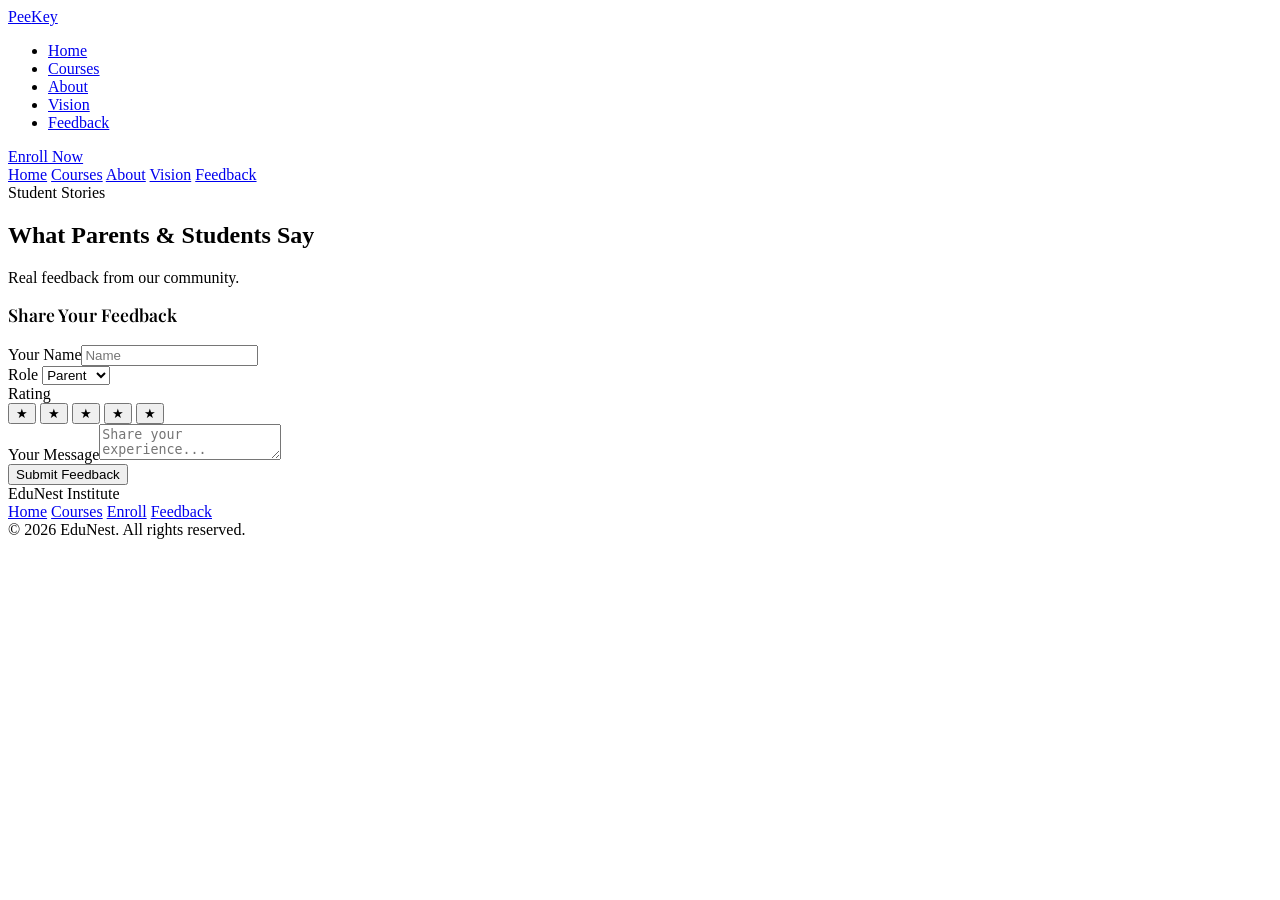
==== feedback.html @ 00bba0ec "Add files via upload" ====
<!DOCTYPE html>
<html lang="en">
<head>
<meta charset="UTF-8">
<meta name="viewport" content="width=device-width, initial-scale=1.0">
<title>Feedback - PeeKey Institute</title>
<link href="https://fonts.googleapis.com/css2?family=Playfair+Display:wght@700;900&family=DM+Sans:wght@300;400;500;600&display=swap" rel="stylesheet">
<link rel="stylesheet" href="css/style.css">
</head>
<body>

<nav>
  <a href="index.html" class="logo">Pee<span>Key</span></a>
  <ul>
    <li><a href="index.html">Home</a></li>
    <li><a href="index.html#courses">Courses</a></li>
    <li><a href="index.html#about">About</a></li>
    <li><a href="index.html#vision">Vision</a></li>
    <li><a href="feedback.html">Feedback</a></li>
  </ul>
  <a class="nav-cta" href="register.html">Enroll Now</a>
  <div class="hamburger" onclick="toggleMenu()">
    <span></span><span></span><span></span>
  </div>
</nav>
<div class="mobile-menu" id="mobileMenu">
  <a href="index.html" onclick="closeMenu()">Home</a>
  <a href="index.html#courses" onclick="closeMenu()">Courses</a>
  <a href="index.html#about" onclick="closeMenu()">About</a>
  <a href="index.html#vision" onclick="closeMenu()">Vision</a>
  <a href="feedback.html" onclick="closeMenu()">Feedback</a>
</div>

<section class="page-top">
  <div class="section-label">Student Stories</div>
  <h2 class="section-title">What Parents & Students Say</h2>
  <p class="section-sub">Real feedback from our community.</p>
  <div class="testimonials" id="testimonialsGrid"></div>

  <div class="feedback-form">
    <div style="font-weight:600; font-size:1.1rem; color:var(--text); margin-bottom:1.2rem; font-family:'Playfair Display',serif;">Share Your Feedback</div>
    <div class="form-row">
      <div class="form-group"><label>Your Name</label><input type="text" id="fbName" placeholder="Name"></div>
      <div class="form-group"><label>Role</label>
        <select id="fbRole"><option>Parent</option><option>Student</option><option>Alumni</option></select>
      </div>
    </div>

    <div class="form-group">
      <label>Rating</label>
      <div class="rating-wrap">
        <button class="star-btn" onclick="setRating(1)">★</button>
        <button class="star-btn" onclick="setRating(2)">★</button>
        <button class="star-btn" onclick="setRating(3)">★</button>
        <button class="star-btn" onclick="setRating(4)">★</button>
        <button class="star-btn" onclick="setRating(5)">★</button>
      </div>
    </div>

    <div class="form-group"><label>Your Message</label><textarea id="fbMsg" placeholder="Share your experience..."></textarea></div>
    <button class="submit-btn" onclick="submitFeedback()">Submit Feedback</button>
    <div id="fbSuccess" style="display:none; margin-top:1rem; color:var(--accent); font-weight:600;">✅ Thank you! Your feedback has been recorded.</div>
  </div>
</section>

<footer>
  <div class="foot-logo">EduNest Institute</div>
  <div class="foot-links">
    <a href="index.html">Home</a>
    <a href="index.html#courses">Courses</a>
    <a href="register.html">Enroll</a>
    <a href="feedback.html">Feedback</a>
  </div>
  <div class="foot-copy">© 2026 EduNest. All rights reserved.</div>
</footer>

<script src="js/main.js"></script>
<script src="js/config.js"></script>
<script src="js/feedback.js"></script>
</body>
</html>
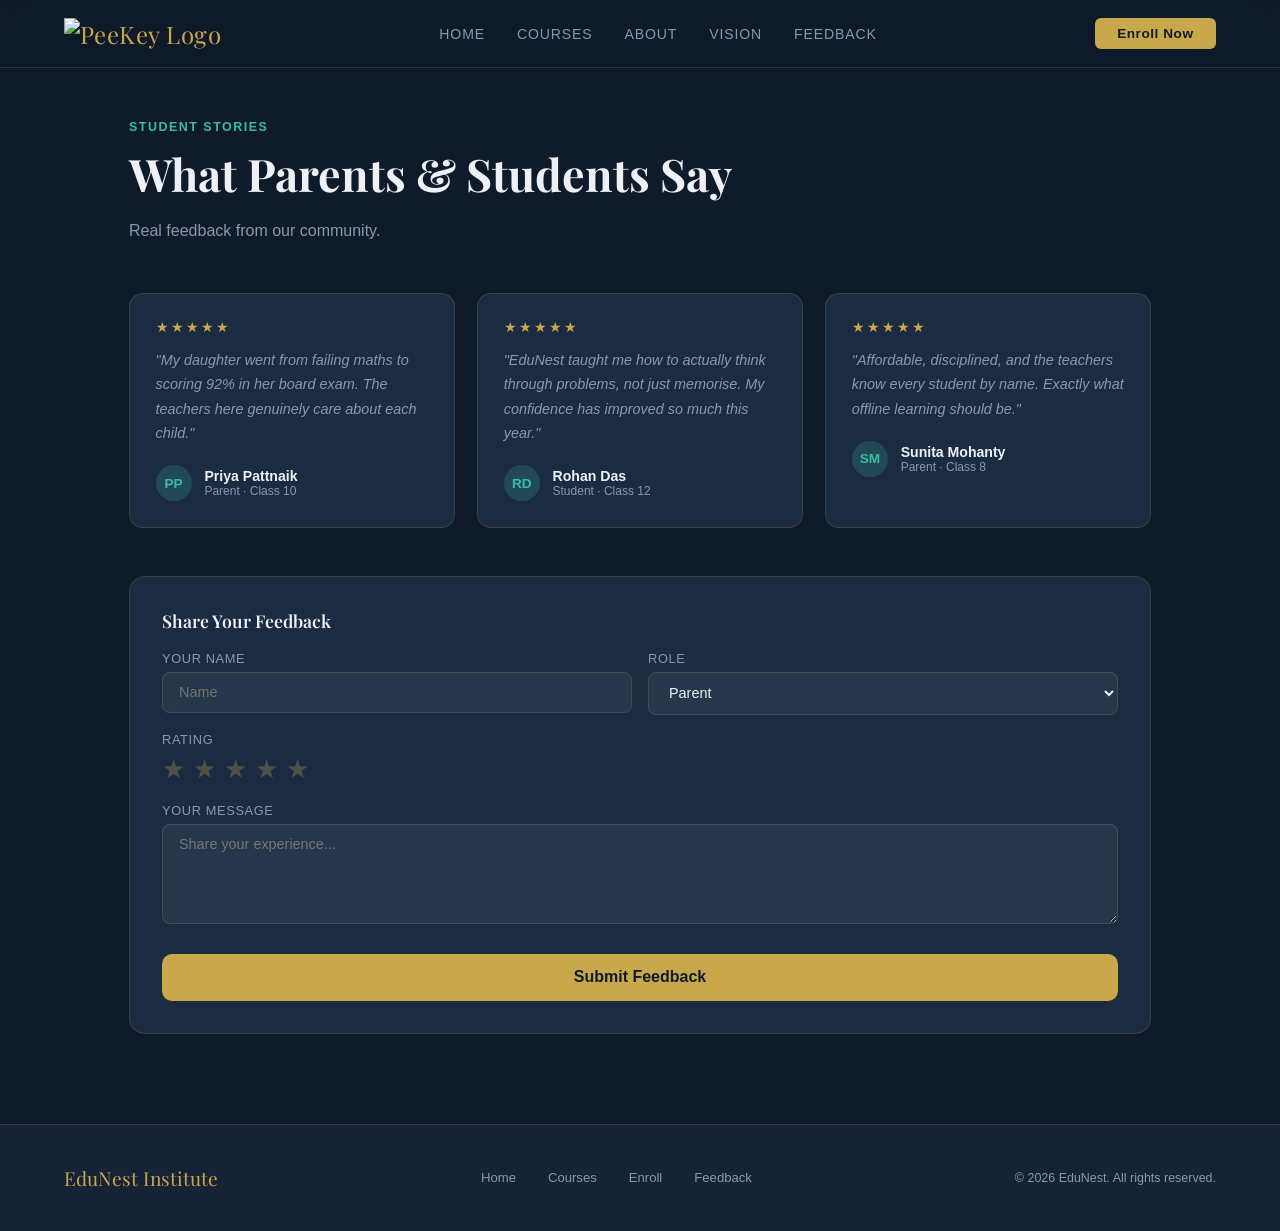
==== commit 156d06af: "Update feedback.html" ====
--- a/feedback.html
+++ b/feedback.html
@@ -10,7 +10,7 @@
 <body>
 
 <nav>
-  <a href="index.html" class="logo">Pee<span>Key</span></a>
+<a href="index.html" class="logo"><img src="img/peekay_logo1.png" alt="PeeKey Logo"></a>
   <ul>
     <li><a href="index.html">Home</a></li>
     <li><a href="index.html#courses">Courses</a></li>
--- a/css/style.css
+++ b/css/style.css
@@ -0,0 +1,185 @@
+:root {
+  --gold: #C9A84C;
+  --gold-light: #F0D98A;
+  --deep: #0F1A2B;
+  --navy: #162236;
+  --card: #1B2C42;
+  --accent: #3ABCA4;
+  --accent2: #E8694A;
+  --text: #EEF0F5;
+  --muted: #8A98AE;
+  --border: rgba(201,168,76,0.18);
+}
+* { margin: 0; padding: 0; box-sizing: border-box; scroll-behavior: smooth; }
+body { background: var(--deep); color: var(--text); font-family: 'DM Sans', sans-serif; overflow-x: hidden; }
+nav {
+  position: fixed; top: 0; width: 100%; z-index: 100;
+  background: rgba(15,26,43,0.92); backdrop-filter: blur(14px);
+  border-bottom: 1px solid var(--border);
+  display: flex; align-items: center; justify-content: space-between;
+  padding: 0 5vw; height: 68px;
+}
+.logo { font-family: 'Playfair Display', serif; font-size: 1.5rem; color: var(--gold); letter-spacing: 0.02em; text-decoration:none; }
+.logo span { color: var(--accent); }
+nav ul { list-style: none; display: flex; gap: 2rem; }
+nav ul a { color: var(--muted); text-decoration: none; font-size: 0.88rem; font-weight: 500; letter-spacing: 0.06em; text-transform: uppercase; transition: color 0.2s; }
+nav ul a:hover, nav ul a.active { color: var(--gold); }
+.nav-cta {
+  background: var(--gold); color: var(--deep); border: none; padding: 0.5rem 1.4rem;
+  border-radius: 6px; font-weight: 600; font-size: 0.85rem; cursor: pointer; letter-spacing: 0.04em;
+  transition: background 0.2s; text-decoration:none;
+}
+.nav-cta:hover { background: var(--gold-light); }
+.hamburger { display: none; flex-direction: column; gap: 5px; cursor: pointer; }
+.hamburger span { width: 24px; height: 2px; background: var(--gold); border-radius: 2px; transition: 0.3s; }
+.mobile-menu {
+  position: fixed; top: 68px; left: 0; right: 0; background: rgba(15,26,43,0.98);
+  padding: 1.5rem; display: flex; flex-direction: column; gap: 1.2rem;
+  border-bottom: 1px solid var(--border); z-index: 99; transform: translateY(-120%);
+  transition: transform 0.3s; pointer-events: none;
+}
+.mobile-menu.open { transform: translateY(0); pointer-events: all; }
+.mobile-menu a { color: var(--muted); text-decoration: none; font-weight: 500; font-size: 1rem; }
+section { padding: 90px 5vw; max-width: 1150px; margin: 0 auto; }
+.page-top { padding-top: 120px; }
+.section-label { font-size: 0.78rem; color: var(--accent); text-transform: uppercase; letter-spacing: 0.12em; font-weight: 600; margin-bottom: 0.8rem; }
+.section-title { font-family: 'Playfair Display', serif; font-size: clamp(2rem, 3.5vw, 2.8rem); color: var(--text); margin-bottom: 1rem; line-height: 1.2; }
+.section-sub { color: var(--muted); font-size: 1rem; line-height: 1.75; max-width: 620px; margin-bottom: 3rem; }
+hr.divider { border: none; border-top: 1px solid var(--border); margin: 0 5vw; }
+
+/* HERO */
+#home {
+  min-height: 100vh; display: flex; align-items: center; justify-content: center;
+  padding: 100px 5vw 60px; position: relative; overflow: hidden; max-width: 100%;
+  background: radial-gradient(ellipse at 70% 40%, rgba(58,188,164,0.07) 0%, transparent 60%),
+              radial-gradient(ellipse at 20% 70%, rgba(201,168,76,0.06) 0%, transparent 55%),
+              var(--deep);
+}
+.hero-grid { display: grid; grid-template-columns: 1fr 1fr; gap: 4rem; align-items: center; max-width: 1100px; width: 100%; margin:0 auto; }
+.hero-badge {
+  display: inline-flex; align-items: center; gap: 0.5rem;
+  background: rgba(201,168,76,0.12); border: 1px solid var(--border);
+  padding: 0.35rem 1rem; border-radius: 50px; font-size: 0.78rem;
+  color: var(--gold); font-weight: 500; letter-spacing: 0.08em; text-transform: uppercase;
+  margin-bottom: 1.4rem;
+}
+.hero-badge::before { content: ''; width: 6px; height: 6px; background: var(--accent); border-radius: 50%; animation: pulse 1.8s infinite; }
+@keyframes pulse { 0%,100%{opacity:1} 50%{opacity:0.3} }
+h1 { font-family: 'Playfair Display', serif; font-size: clamp(2.4rem, 4.5vw, 3.8rem); line-height: 1.12; color: var(--text); margin-bottom: 1.4rem; }
+h1 em { color: var(--gold); font-style: normal; }
+.hero-sub { font-size: 1.05rem; color: var(--muted); line-height: 1.75; max-width: 480px; margin-bottom: 2.2rem; }
+.hero-btns { display: flex; gap: 1rem; flex-wrap: wrap; }
+.btn-primary {
+  background: var(--gold); color: var(--deep); padding: 0.8rem 2rem;
+  border-radius: 8px; font-weight: 600; font-size: 0.95rem; cursor: pointer;
+  border: none; text-decoration: none; transition: background 0.2s, transform 0.15s;
+}
+.btn-primary:hover { background: var(--gold-light); transform: translateY(-1px); }
+.btn-outline {
+  border: 1.5px solid var(--border); color: var(--text); padding: 0.8rem 2rem;
+  border-radius: 8px; font-weight: 500; font-size: 0.95rem; cursor: pointer;
+  background: transparent; text-decoration: none; transition: border-color 0.2s, transform 0.15s;
+}
+.btn-outline:hover { border-color: var(--gold); color: var(--gold); transform: translateY(-1px); }
+.hero-stats { display: grid; grid-template-columns: repeat(3,1fr); gap: 1.2rem; margin-top: 2.5rem; }
+.stat { text-align: center; padding: 1rem; background: rgba(255,255,255,0.04); border: 1px solid var(--border); border-radius: 10px; }
+.stat-num { font-family: 'Playfair Display', serif; font-size: 2rem; color: var(--gold); font-weight: 700; }
+.stat-label { font-size: 0.78rem; color: var(--muted); margin-top: 0.25rem; letter-spacing: 0.05em; text-transform: uppercase; }
+.hero-visual { background: var(--card); border: 1px solid var(--border); border-radius: 18px; padding: 2rem; position: relative; overflow: hidden; }
+.course-preview { display: flex; flex-direction: column; gap: 0.9rem; }
+.cp-item { display: flex; align-items: center; gap: 1rem; padding: 0.8rem 1rem; background: rgba(255,255,255,0.04); border-radius: 10px; border: 1px solid var(--border); }
+.cp-icon { width: 38px; height: 38px; border-radius: 8px; display: flex; align-items: center; justify-content: center; font-size: 1.1rem; flex-shrink: 0; }
+.cp-title { font-weight: 500; font-size: 0.9rem; color: var(--text); }
+.cp-tag { font-size: 0.72rem; color: var(--muted); margin-top: 0.15rem; }
+.cp-badge { margin-left: auto; font-size: 0.7rem; padding: 0.2rem 0.6rem; border-radius: 20px; font-weight: 600; white-space: nowrap; }
+.badge-open { background: rgba(58,188,164,0.15); color: var(--accent); }
+.badge-full { background: rgba(232,105,74,0.12); color: var(--accent2); }
+
+/* COURSES */
+.courses-grid { display: grid; grid-template-columns: repeat(auto-fill, minmax(270px, 1fr)); gap: 1.5rem; }
+.course-card { background: var(--card); border: 1px solid var(--border); border-radius: 14px; padding: 1.6rem; transition: transform 0.2s, border-color 0.2s; }
+.course-card:hover { transform: translateY(-4px); border-color: var(--gold); }
+.cc-icon { font-size: 2rem; margin-bottom: 1rem; }
+.cc-name { font-family: 'Playfair Display', serif; font-size: 1.2rem; color: var(--text); margin-bottom: 0.5rem; }
+.cc-desc { font-size: 0.87rem; color: var(--muted); line-height: 1.6; margin-bottom: 1.2rem; }
+.cc-meta { display: flex; gap: 0.8rem; flex-wrap: wrap; margin-bottom: 1.4rem; }
+.cc-pill { font-size: 0.72rem; padding: 0.25rem 0.7rem; border-radius: 20px; border: 1px solid var(--border); color: var(--muted); }
+.cc-enroll { width: 100%; padding: 0.65rem; background: transparent; border: 1.5px solid var(--gold); color: var(--gold); border-radius: 8px; font-weight: 600; font-size: 0.88rem; cursor: pointer; transition: background 0.2s, color 0.2s; }
+.cc-enroll:hover { background: var(--gold); color: var(--deep); }
+
+/* ABOUT / VISION */
+.about-grid, .enroll-wrap { display: grid; grid-template-columns: 1fr 1fr; gap: 4rem; align-items: start; }
+.about-features { display: flex; flex-direction: column; gap: 1.2rem; }
+.af-item { display: flex; gap: 1rem; align-items: flex-start; }
+.af-dot { width: 36px; height: 36px; background: rgba(201,168,76,0.12); border: 1px solid var(--border); border-radius: 8px; display: flex; align-items: center; justify-content: center; font-size: 1rem; flex-shrink: 0; }
+.af-title { font-weight: 600; font-size: 0.95rem; color: var(--text); margin-bottom: 0.3rem; }
+.af-desc { font-size: 0.85rem; color: var(--muted); line-height: 1.6; }
+.about-quote { background: var(--card); border: 1px solid var(--border); border-left: 4px solid var(--gold); border-radius: 12px; padding: 2rem; margin-top: 2rem; }
+.quote-text { font-family: 'Playfair Display', serif; font-size: 1.1rem; color: var(--text); line-height: 1.6; margin-bottom: 1rem; font-style: italic; }
+.quote-author { font-size: 0.82rem; color: var(--muted); }
+.vision-cards { display: grid; grid-template-columns: repeat(auto-fill, minmax(250px, 1fr)); gap: 1.4rem; }
+.vision-card { background: var(--card); border: 1px solid var(--border); border-radius: 14px; padding: 1.6rem; position: relative; overflow: hidden; }
+.vc-num { font-family: 'Playfair Display', serif; font-size: 4rem; color: rgba(201,168,76,0.08); position: absolute; top: -0.5rem; right: 1rem; font-weight: 900; line-height: 1; }
+.vc-icon { font-size: 1.6rem; margin-bottom: 1rem; }
+.vc-title { font-weight: 600; font-size: 1rem; color: var(--text); margin-bottom: 0.6rem; }
+.vc-desc { font-size: 0.85rem; color: var(--muted); line-height: 1.65; }
+
+/* FORMS */
+.info-step { display: flex; gap: 1rem; align-items: flex-start; margin-bottom: 1.4rem; }
+.step-num { width: 32px; height: 32px; background: var(--gold); color: var(--deep); border-radius: 50%; display: flex; align-items: center; justify-content: center; font-weight: 700; font-size: 0.82rem; flex-shrink: 0; }
+.step-text { font-size: 0.9rem; color: var(--muted); line-height: 1.6; }
+.step-text strong { color: var(--text); display: block; margin-bottom: 0.2rem; font-size: 0.95rem; }
+.form-card, .enroll-form, .feedback-form, .admin-card { background: var(--card); border: 1px solid var(--border); border-radius: 16px; padding: 2rem; }
+.form-row { display: grid; grid-template-columns: 1fr 1fr; gap: 1rem; }
+.form-group { margin-bottom: 1.1rem; }
+.form-group label { display: block; font-size: 0.8rem; color: var(--muted); margin-bottom: 0.4rem; font-weight: 500; letter-spacing: 0.05em; text-transform: uppercase; }
+.form-group input, .form-group select, .form-group textarea {
+  width: 100%; padding: 0.7rem 1rem; background: rgba(255,255,255,0.05);
+  border: 1px solid var(--border); border-radius: 8px; color: var(--text);
+  font-family: 'DM Sans', sans-serif; font-size: 0.9rem; outline: none; transition: border-color 0.2s;
+}
+.form-group input:focus, .form-group select:focus, .form-group textarea:focus { border-color: var(--gold); }
+.form-group select option { background: var(--card); color: var(--text); }
+.form-group textarea { resize: vertical; min-height: 100px; }
+.submit-btn { width: 100%; padding: 0.9rem; background: var(--gold); color: var(--deep); border: none; border-radius: 10px; font-weight: 700; font-size: 1rem; cursor: pointer; transition: background 0.2s, transform 0.15s; margin-top: 0.5rem; }
+.submit-btn:hover { background: var(--gold-light); transform: translateY(-1px); }
+.success-msg { display: none; text-align: center; padding: 1.5rem; color: var(--accent); font-weight:600; }
+.rating-wrap { display: flex; gap: 0.5rem; margin-bottom: 1.2rem; }
+.star-btn { background: none; border: none; font-size: 1.6rem; cursor: pointer; opacity: 0.3; transition: opacity 0.15s, transform 0.15s; color: var(--gold); }
+.star-btn.active { opacity: 1; transform: scale(1.15); }
+
+/* TESTIMONIALS */
+.testimonials { display: grid; grid-template-columns: repeat(auto-fill, minmax(290px, 1fr)); gap: 1.4rem; margin-bottom: 3rem; }
+.tcard { background: var(--card); border: 1px solid var(--border); border-radius: 14px; padding: 1.6rem; }
+.stars { color: var(--gold); font-size: 0.9rem; margin-bottom: 0.8rem; letter-spacing: 2px; }
+.ttext { font-size: 0.9rem; color: var(--muted); line-height: 1.7; margin-bottom: 1.2rem; font-style: italic; }
+.tauthor { display: flex; align-items: center; gap: 0.8rem; }
+.t-avatar { width: 36px; height: 36px; border-radius: 50%; background: rgba(58,188,164,0.2); display: flex; align-items: center; justify-content: center; font-weight: 700; font-size: 0.85rem; color: var(--accent); flex-shrink: 0; }
+.t-name { font-weight: 600; font-size: 0.88rem; color: var(--text); }
+.t-sub { font-size: 0.75rem; color: var(--muted); }
+
+.admin-grid { display:grid; grid-template-columns: repeat(auto-fit, minmax(260px, 1fr)); gap:1.5rem; }
+.admin-card p { color:var(--muted); line-height:1.6; margin:0.8rem 0 1.2rem; }
+.admin-card h3 { font-family:'Playfair Display', serif; color:var(--gold); }
+.small-note { color:var(--muted); font-size:0.85rem; line-height:1.6; margin-top:1rem; }
+
+footer { background: var(--navy); border-top: 1px solid var(--border); padding: 2.5rem 5vw; display: flex; align-items: center; justify-content: space-between; flex-wrap: wrap; gap: 1rem; }
+.foot-logo { font-family: 'Playfair Display', serif; font-size: 1.2rem; color: var(--gold); }
+.foot-links { display: flex; gap: 2rem; flex-wrap:wrap; }
+.foot-links a { color: var(--muted); font-size: 0.82rem; text-decoration: none; transition: color 0.2s; }
+.foot-links a:hover { color: var(--gold); }
+.foot-copy { color: var(--muted); font-size: 0.78rem; }
+
+@media(max-width: 900px) {
+  .hero-grid, .about-grid, .enroll-wrap { grid-template-columns: 1fr; gap: 2.5rem; }
+  .hero-visual { display: none; }
+  nav ul, .nav-cta { display: none; }
+  .hamburger { display: flex; }
+  .form-row { grid-template-columns: 1fr; }
+}
+@media(max-width: 480px) {
+  section { padding: 60px 4vw; }
+  .page-top { padding-top: 100px; }
+  .hero-stats { grid-template-columns: 1fr 1fr 1fr; }
+  .stat-num { font-size: 1.5rem; }
+}
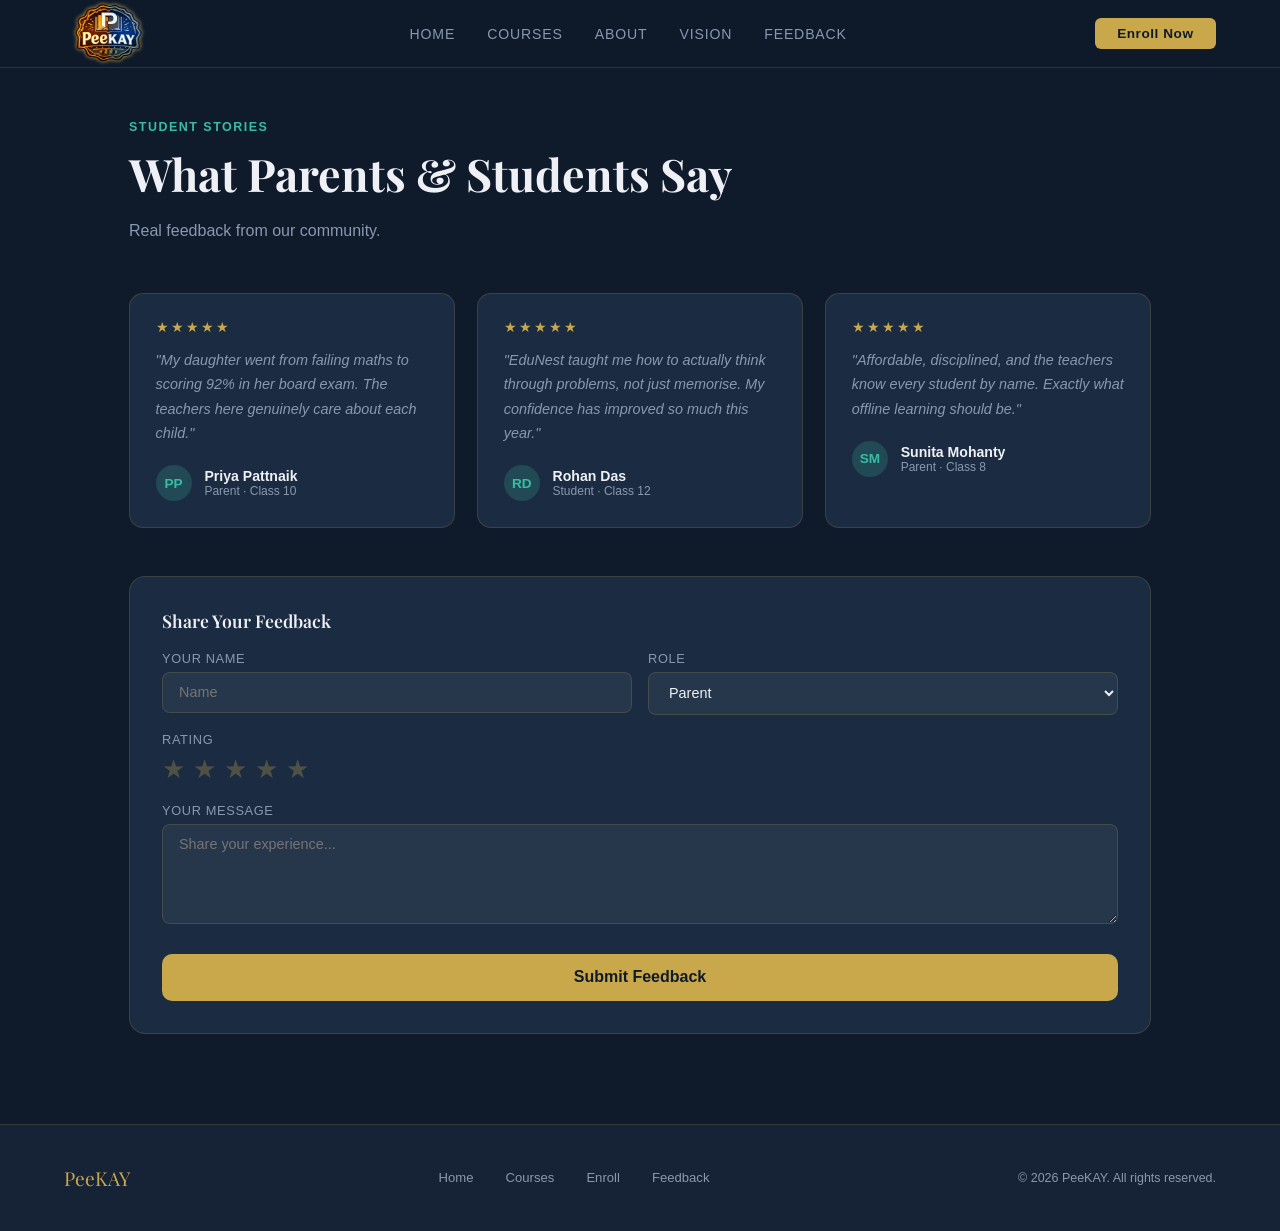
==== commit 04493c0f: "Update footer branding from EduNest to PeeKAY" ====
--- a/feedback.html
+++ b/feedback.html
@@ -64,14 +64,14 @@
 </section>
 
 <footer>
-  <div class="foot-logo">EduNest Institute</div>
+  <div class="foot-logo">PeeKAY</div>
   <div class="foot-links">
     <a href="index.html">Home</a>
     <a href="index.html#courses">Courses</a>
     <a href="register.html">Enroll</a>
     <a href="feedback.html">Feedback</a>
   </div>
-  <div class="foot-copy">© 2026 EduNest. All rights reserved.</div>
+  <div class="foot-copy">© 2026 PeeKAY. All rights reserved.</div>
 </footer>
 
 <script src="js/main.js"></script>
--- a/css/style.css
+++ b/css/style.css
@@ -19,7 +19,9 @@
   display: flex; align-items: center; justify-content: space-between;
   padding: 0 5vw; height: 68px;
 }
-.logo { font-family: 'Playfair Display', serif; font-size: 1.5rem; color: var(--gold); letter-spacing: 0.02em; text-decoration:none; }
+.logo img{
+  width: 88px; height: 78px; margin-right: 0.6rem; filter: drop-shadow(0 0 2px var(--gold));
+}
 .logo span { color: var(--accent); }
 nav ul { list-style: none; display: flex; gap: 2rem; }
 nav ul a { color: var(--muted); text-decoration: none; font-size: 0.88rem; font-weight: 500; letter-spacing: 0.06em; text-transform: uppercase; transition: color 0.2s; }
